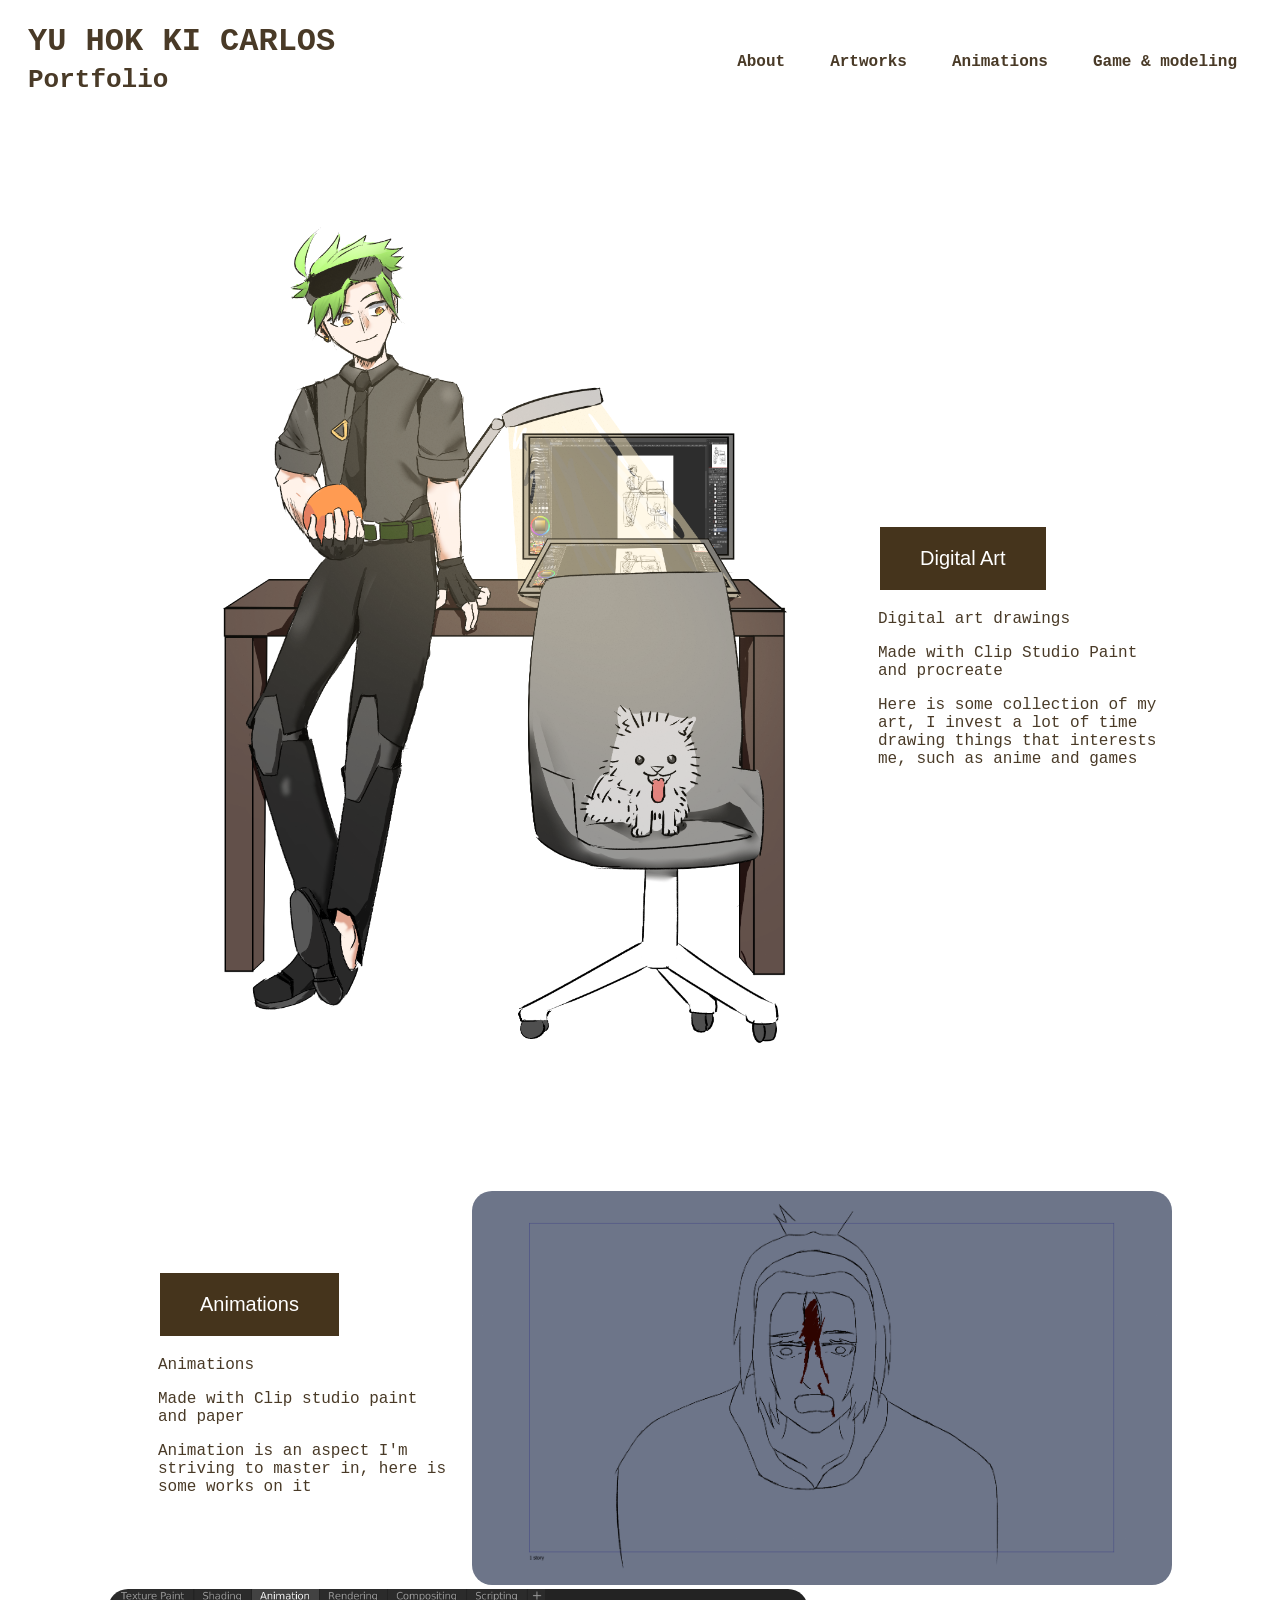
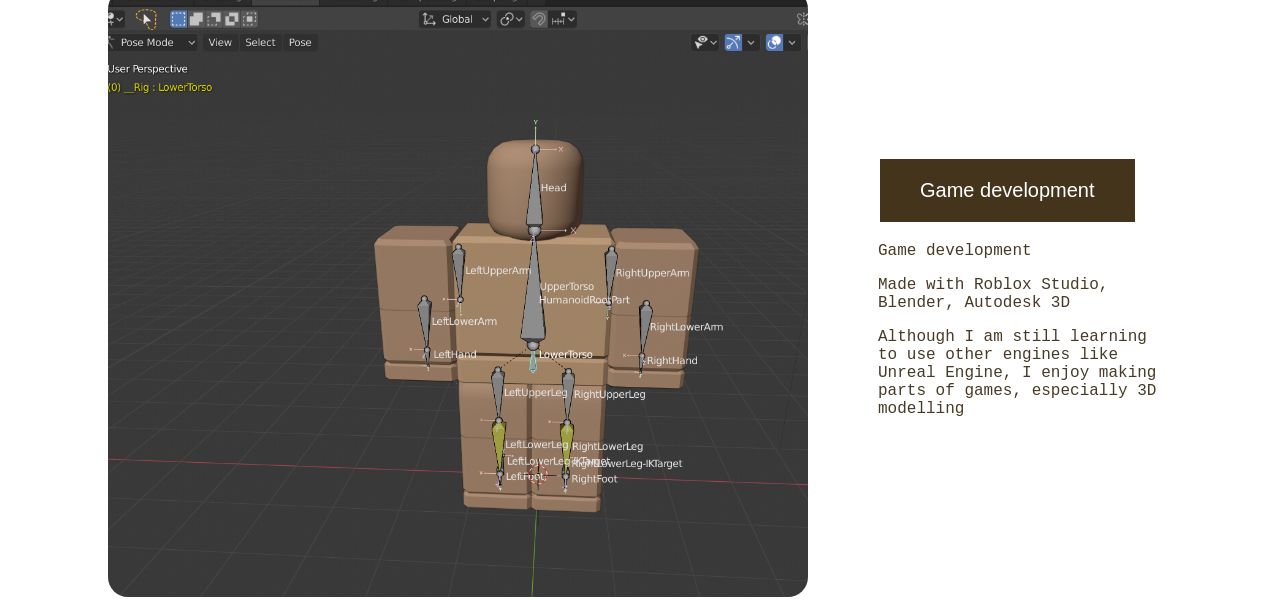
==== index.html @ 866e2dd7 "Move HTML files and fix asset/nav paths Relocated HTML files from html/ to the repo root and renamed" ====
<!DOCTYPE html>
<html>
<head>
<title>Main page</title>
<link rel="stylesheet" href="css/css.css">
</head>
<body>


<header>
    <div class = "Title">
        <h1>YU HOK KI CARLOS</h1>
        <h2>Portfolio</h2>
    </div>
    
    <nav>
        <ul>
            <li><a href="index.html">About</a></li>
            <li><a href="digitalart.html">Artworks</a></li>
            <li><a href="animations.html">Animations</a></li>
            <li><a href="gamedev.html">Game & modeling</a></li>
        </ul>
    </nav>
</header>



<section class="digitalart">
    <div class="bannerimage">
        <img src="image/portfolio cover.png" alt="banner" />
    </div>
    <div class="bannertext">
        <button class="button" onclick="window.location.href='digitalart.html'">Digital Art</button>
        <p>Digital art drawings</p>
        <p>Made with Clip Studio Paint and procreate</p>
        <p>Here is some collection of my art, I invest a lot of time drawing things that interests me, such as anime and games</p>

    </div>
</section>


<section class="animations">
    <div class="animationtext">
        <button class="button" onclick="window.location.href='animations.html'">Animations</button>
        <p>Animations</p>
        <p>Made with Clip studio paint and paper</p>
        <p>Animation is an aspect I'm striving to master in, here is some works on it</p>
    </div>
    <div class="animationpic">
        <img src="image/animationcover.png" alt="banner" />
    </div>
    
</section>

<section class="gamedevelopment">
    <div class="gamepic">
        <img src="image/gamebanner.png" alt="banner" />
    </div>
    <div class="gametext">
        <button class="button" onclick="window.location.href='gamedev.html'">Game development</button>
        <p>Game development</p>
        <p>Made with Roblox Studio, Blender, Autodesk 3D</p>
        <p>Although I am still learning to use other engines like Unreal Engine, I enjoy making parts of games, especially 3D modelling</p>
    </div>

</section>

</body>
</html>
---- css/css.css ----
header {
    background-color: #ffffff;
    color: rgb(73, 58, 39);
    padding: 15px 20px;
    text-align: left;
    font-family:'Courier New', Courier, monospace;
    display: flex;
    align-items: center;
    justify-content: space-between;
    flex-wrap: wrap;
}

.Title {
    display: inline-flex;
    flex-direction: column;
    text-decoration: none;
    color: inherit;
    cursor: pointer;
}

.Title:hover {
    opacity: 0.9;
}

h1 {
    margin: 0;
    font-size: 32px;
}

h2 {
    margin: 5px 0;
    font-size: 26px;
}

h3 {
    margin: 5px 0;
    font-size: 20px;
}

nav ul {
    list-style-type: none;
    margin: 0;
    padding: 0;
    display: flex;
    gap: 15px;
    align-items: center;
}

nav li {
    margin: 0 15px;
}

nav a {
    color: rgb(73, 58, 39);
    text-decoration: none;
    font-weight: bold;
}

nav a:hover {
    text-decoration: underline;
}

hr{
    border: none;
    border-top: 3px solid rgb(73, 58, 39);
    margin: 20px 0;
}

.digitalart {
    display: flex;
    align-items: center;
    gap: 20px;
    margin: 0px 100px;

}

.bannerimage img {
    max-width: 700px;
    width: 100%;
    height: auto;
    border-radius: 20px;
    object-fit: cover;

}

.bannerimage {
    margin-left: 50px;
}

.bannertext {
    flex: 1;
    font-family: 'Courier New', Courier, monospace;
    color: rgb(73, 58, 39);
}

.animations {
    display: flex;
    align-items: center;
    gap: 20px;
    margin: 0px 100px;
}

.animationpic img {
    max-width: 700px;
    width: 100%;
    height: auto;
    border-radius: 20px;
    object-fit: cover;
}   

.animationtext{
    margin-left: 50px;
}

.gamedevelopment {
    display: flex;
    align-items: center;
    gap: 20px;
    margin: 0px 100px;
}

.gamepic img {
    max-width: 700px;
    width: 100%;
    height: auto;
    border-radius: 20px;
    object-fit: cover;
}

.gametext{
    margin-left: 50px;
    flex: 1;
    font-family: 'Courier New', Courier, monospace;
    color: rgb(73, 58, 39);
}

.digitalartgallery {
    display: grid;
    grid-template-columns: repeat(auto-fit, minmax(300px, 1fr));
    gap: 20px;
    padding: 20px;
    max-width: 1200px;
    margin: 0 auto;
}

.animationsgallery {
    display: grid;
    grid-template-columns: repeat(auto-fit, minmax(300px, 1fr));
    gap: 20px;
    padding: 20px;
    max-width: 1200px;
    margin: 0 auto;
}
.animationsgallery {
    display: grid;
    grid-template-columns: repeat(auto-fit, minmax(300px, 1fr));
    gap: 20px;
    padding: 20px;
    max-width: 1200px;
    margin: 0 auto;
}

.gamedevgallery {
    display: grid;
    grid-template-columns: repeat(auto-fit, minmax(300px, 1fr));
    gap: 20px;
    padding: 20px;
    max-width: 1200px;
    margin: 0 auto;
}
.artwork {
    width: 100%;
    overflow: hidden;
    border-radius: 10px;
    box-shadow: 0 2px 8px rgba(0, 0, 0, 0.1);
    display: flex;
    flex-direction: column;
    aspect-ratio: 1 / 1;
}

.artwork img {
    width: 100%;
    height: 100%;
    display: block;
    object-fit: cover;
}

.artwork video {
    width: 100%;
    height: 100%;
    display: block;
    object-fit: cover;
}

.artwork p {
    margin: 10px;
    color: rgb(73, 58, 39);
}

.animationtext {
    flex: 1;
    font-family: 'Courier New', Courier, monospace;
    color: rgb(73, 58, 39);
}

.artwork {
    cursor: pointer;
}

.lightbox-overlay {
    position: fixed;
    inset: 0;
    background: rgba(0, 0, 0, 0.75);
    display: flex;
    justify-content: center;
    align-items: center;
    padding: 20px;
    opacity: 0;
    visibility: hidden;
    transition: opacity 0.25s ease, visibility 0.25s ease;
    z-index: 1000;
}

.lightbox-overlay.open {
    opacity: 1;
    visibility: visible;
}

.lightbox-content {
    position: relative;
    max-width: 95vw;
    max-height: 95vh;
    width: 100%;
    border-radius: 12px;
    overflow: hidden;

}

.lightbox-close {
    position: absolute;
    top: 12px;
    right: 12px;
    width: 40px;
    height: 40px;
    border: none;
    border-radius: 50%;
    background: rgba(255, 255, 255, 0.15);
    color: #fff;
    font-size: 28px;
    line-height: 1;
    cursor: pointer;
    z-index: 2;
}

.lightbox-content img {
    width: 100%;
    height: auto;
    max-height: calc(95vh - 70px);
    display: block;
    object-fit: contain;

}

.lightbox-content video {
    width: 100%;
    height: auto;
    max-height: calc(95vh - 70px);
    display: block;
    object-fit: contain;
    background: #000;
}

.lightbox-content p {
    margin: 0;
    padding: 12px 16px 18px;
    color: #fff;
    text-align: center;
    font-size: 1rem;

}

.lightbox-overlay.open .lightbox-content {
    transform: translateY(0);
}

.lightbox-content {
    transform: translateY(20px);
    transition: transform 0.25s ease;
}


@media (max-width: 700px) {
    .bannerpart {
        flex-direction: column;
    }
    .bannerimage,
    .bannertext {
        width: 100%;
    }
}

.button {
  border: none;
  background-color: rgb(69, 52, 28);
  color: white;
  padding: 20px 40px;
  text-align: center;
  text-decoration: none;
  display: inline-block;
  font-size: 20px;
  margin: 4px 2px;
  transition-duration: 0.4s;
  cursor: pointer;
}
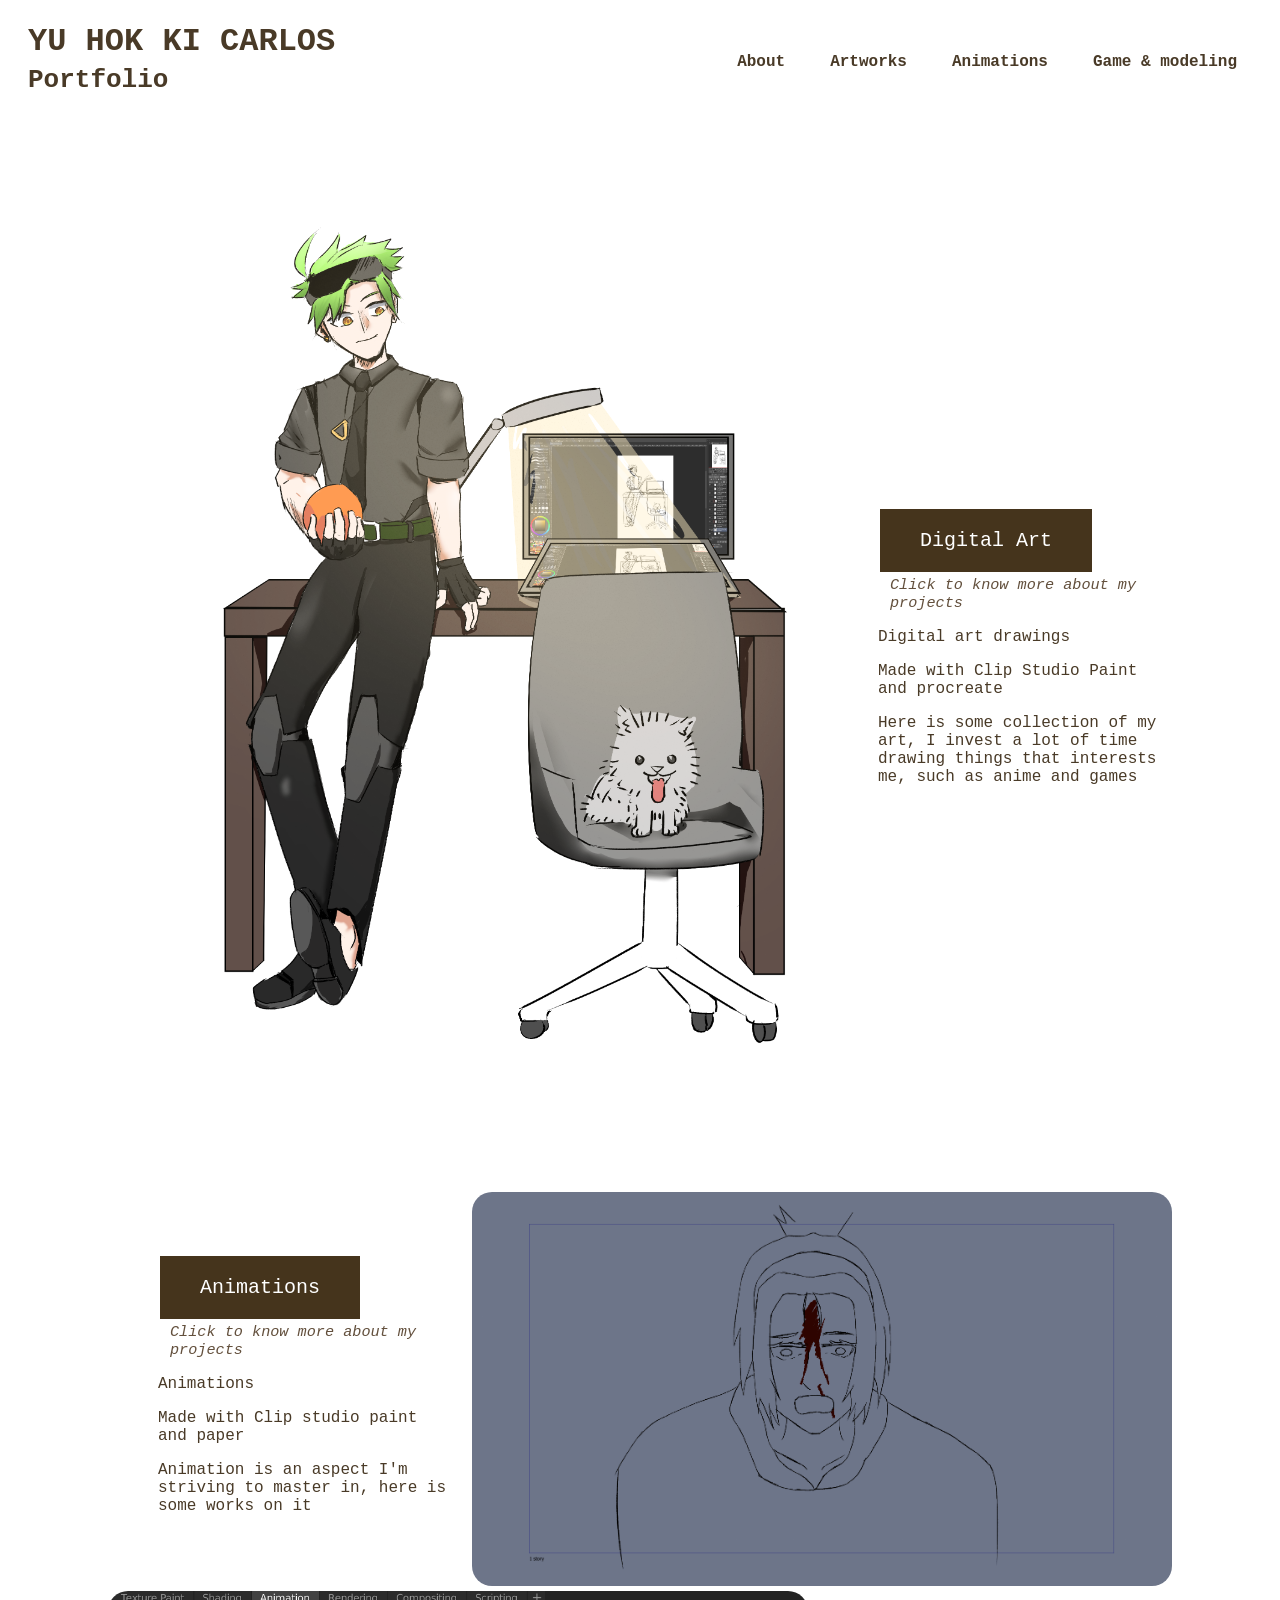
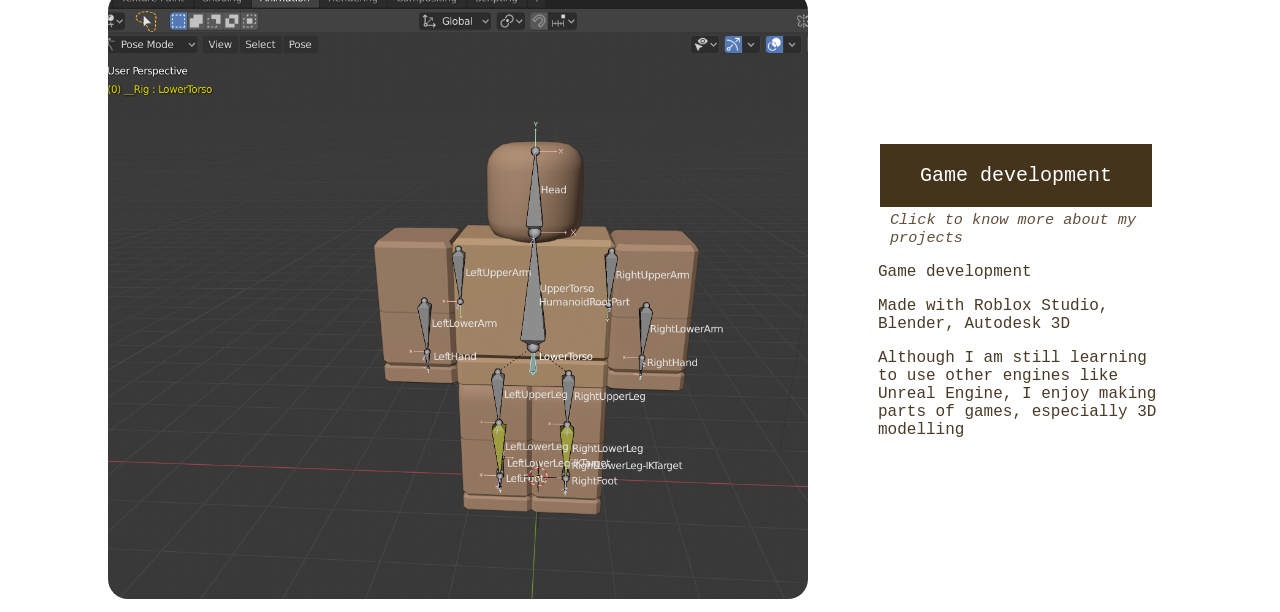
==== commit 26482dc0: "Add Unreal assets, video and UI animations Add Unreal project screenshots and a VR demo video to the" ====
--- a/index.html
+++ b/index.html
@@ -31,6 +31,7 @@
     </div>
     <div class="bannertext">
         <button class="button" onclick="window.location.href='digitalart.html'">Digital Art</button>
+        <span class="button-hint">Click to know more about my projects</span>
         <p>Digital art drawings</p>
         <p>Made with Clip Studio Paint and procreate</p>
         <p>Here is some collection of my art, I invest a lot of time drawing things that interests me, such as anime and games</p>
@@ -42,6 +43,7 @@
 <section class="animations">
     <div class="animationtext">
         <button class="button" onclick="window.location.href='animations.html'">Animations</button>
+        <span class="button-hint">Click to know more about my projects</span>
         <p>Animations</p>
         <p>Made with Clip studio paint and paper</p>
         <p>Animation is an aspect I'm striving to master in, here is some works on it</p>
@@ -58,6 +60,7 @@
     </div>
     <div class="gametext">
         <button class="button" onclick="window.location.href='gamedev.html'">Game development</button>
+        <span class="button-hint">Click to know more about my projects</span>
         <p>Game development</p>
         <p>Made with Roblox Studio, Blender, Autodesk 3D</p>
         <p>Although I am still learning to use other engines like Unreal Engine, I enjoy making parts of games, especially 3D modelling</p>
--- a/css/css.css
+++ b/css/css.css
@@ -1,3 +1,13 @@
+html, body {
+    font-family: 'Courier New', Courier, monospace;
+    color: rgb(73, 58, 39);
+}
+
+button, input, textarea, select {
+    font-family: inherit;
+    color: inherit;
+}
+
 header {
     background-color: #ffffff;
     color: rgb(73, 58, 39);
@@ -60,6 +70,24 @@
     text-decoration: underline;
 }
 
+header nav,
+section {
+    opacity: 0;
+    animation: fadeIn 0.8s ease forwards;
+    animation-delay: 0.2s;
+}
+
+@keyframes fadeIn {
+    from {
+        opacity: 0;
+        transform: translateY(15px);
+    }
+    to {
+        opacity: 1;
+        transform: translateY(0);
+    }
+}
+
 hr{
     border: none;
     border-top: 3px solid rgb(73, 58, 39);
@@ -91,6 +119,15 @@
     flex: 1;
     font-family: 'Courier New', Courier, monospace;
     color: rgb(73, 58, 39);
+}
+
+.button-hint {
+    display: inline-block;
+    margin-left: 12px;
+    font-size: 0.95rem;
+    font-style: italic;
+    color: rgb(99, 80, 61);
+    vertical-align: middle;
 }
 
 .animations {
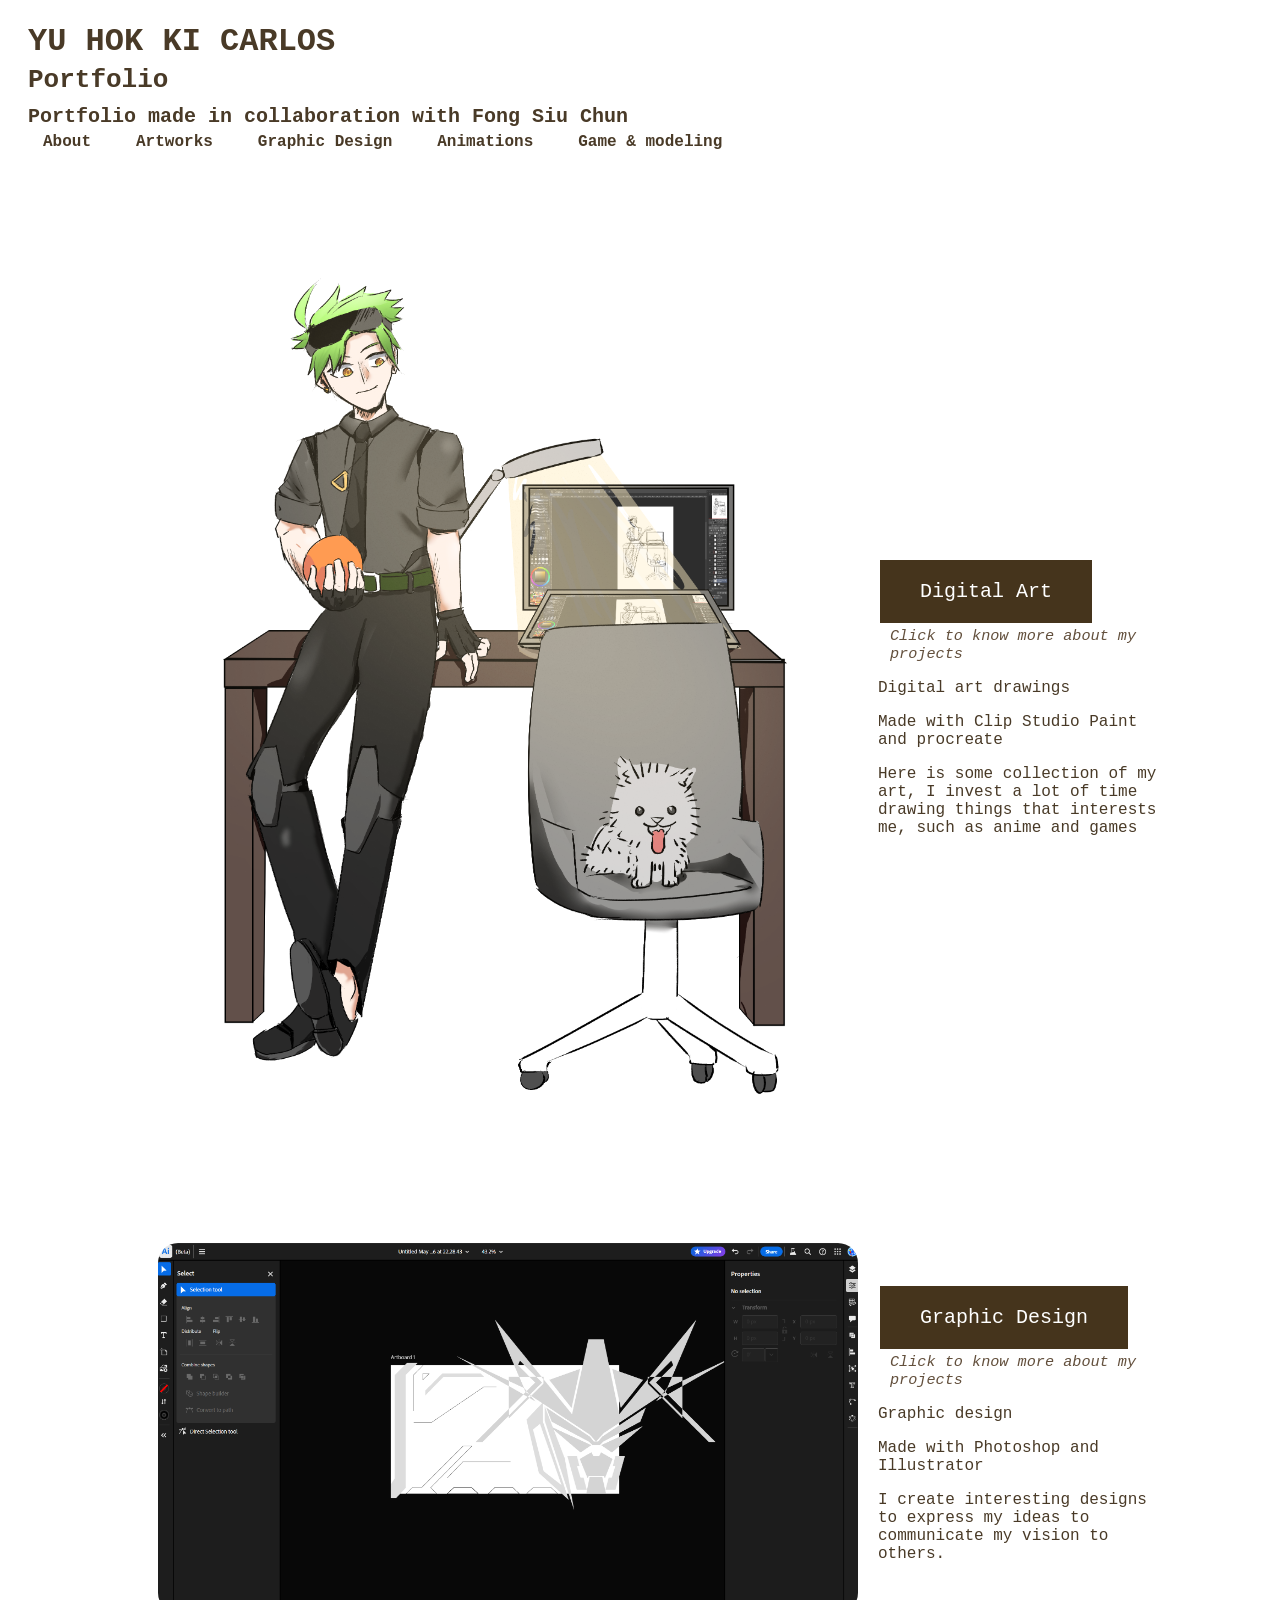
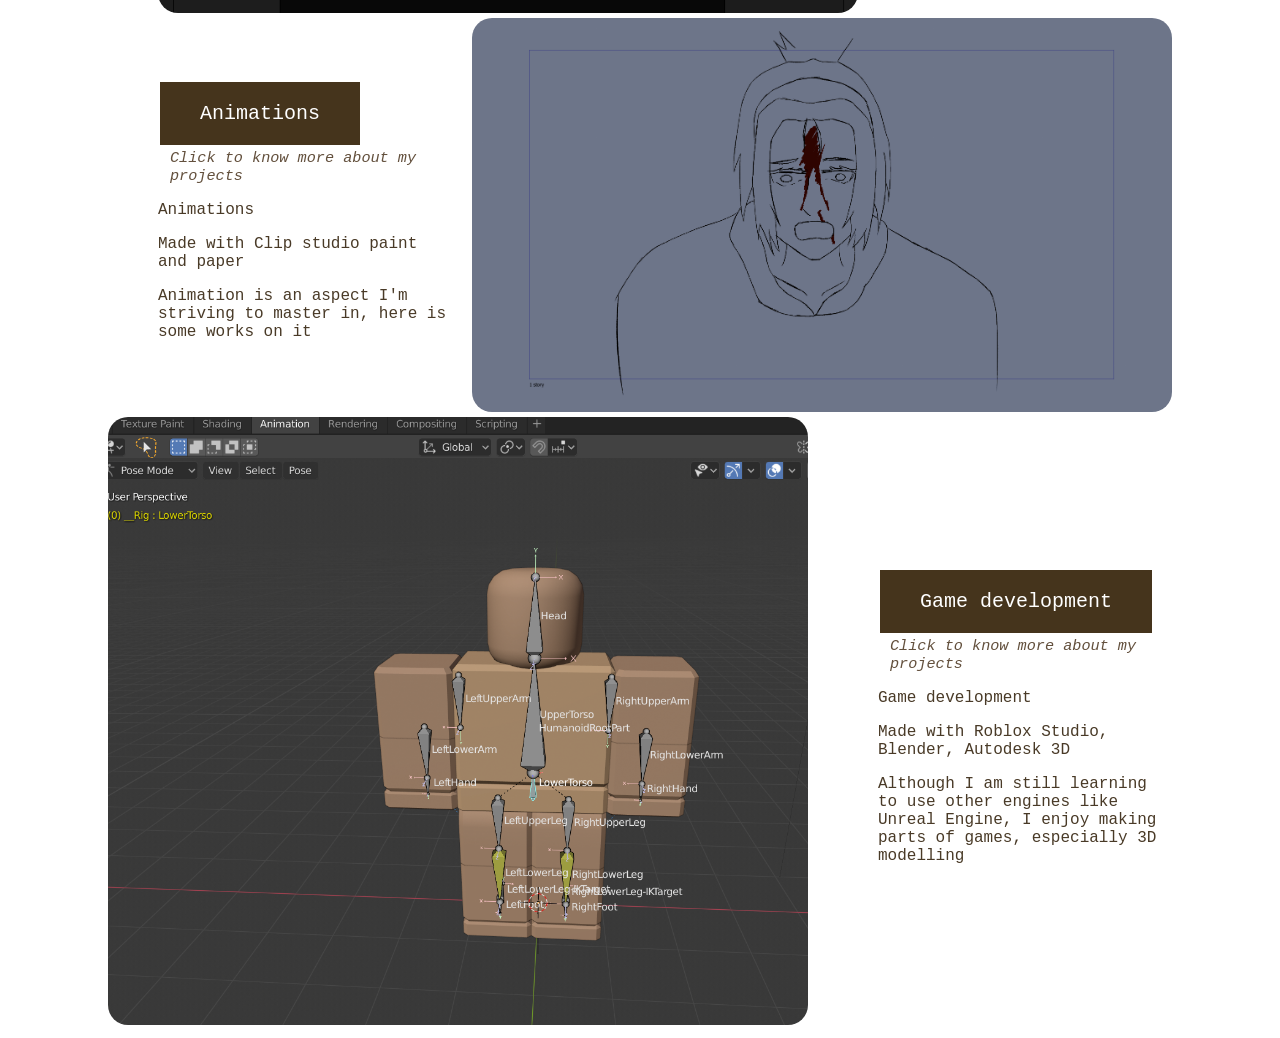
==== commit 54625414: "Add Graphic Design page and assets Introduce a new graphicdesign.html gallery and two image assets (" ====
--- a/index.html
+++ b/index.html
@@ -11,12 +11,14 @@
     <div class = "Title">
         <h1>YU HOK KI CARLOS</h1>
         <h2>Portfolio</h2>
+        <h3>Portfolio made in collaboration with Fong Siu Chun </h3>
     </div>
     
     <nav>
         <ul>
             <li><a href="index.html">About</a></li>
             <li><a href="digitalart.html">Artworks</a></li>
+            <li><a href="graphicdesign.html">Graphic Design</a></li>
             <li><a href="animations.html">Animations</a></li>
             <li><a href="gamedev.html">Game & modeling</a></li>
         </ul>
@@ -39,6 +41,18 @@
     </div>
 </section>
 
+<section class="graphicdesign">
+    <div class="graphicdesignimage">
+        <img src="image/XI in progress.png" alt="Xi in progress banner" />
+    </div>
+    <div class="graphicdesigntext">
+        <button class="button" onclick="window.location.href='graphicdesign.html'">Graphic Design</button>
+        <span class="button-hint">Click to know more about my projects</span>
+        <p>Graphic design</p>
+        <p>Made with Photoshop and Illustrator</p>
+        <p>I create interesting designs to express my ideas to communicate my vision to others.</p>
+    </div>
+</section>
 
 <section class="animations">
     <div class="animationtext">
--- a/css/css.css
+++ b/css/css.css
@@ -128,6 +128,34 @@
     font-style: italic;
     color: rgb(99, 80, 61);
     vertical-align: middle;
+}
+
+.graphicdesign {
+    display: flex;
+    align-items: center;
+    gap: 20px;
+    margin: 0px 100px;
+}
+
+.graphicdesignimage img,
+.animationpic img,
+.gamepic img,
+.bannerimage img {
+    max-width: 700px;
+    width: 100%;
+    height: auto;
+    border-radius: 20px;
+    object-fit: cover;
+}
+
+.graphicdesignimage {
+    margin-left: 50px;
+}
+
+.graphicdesigntext {
+    flex: 1;
+    font-family: 'Courier New', Courier, monospace;
+    color: rgb(73, 58, 39);
 }
 
 .animations {
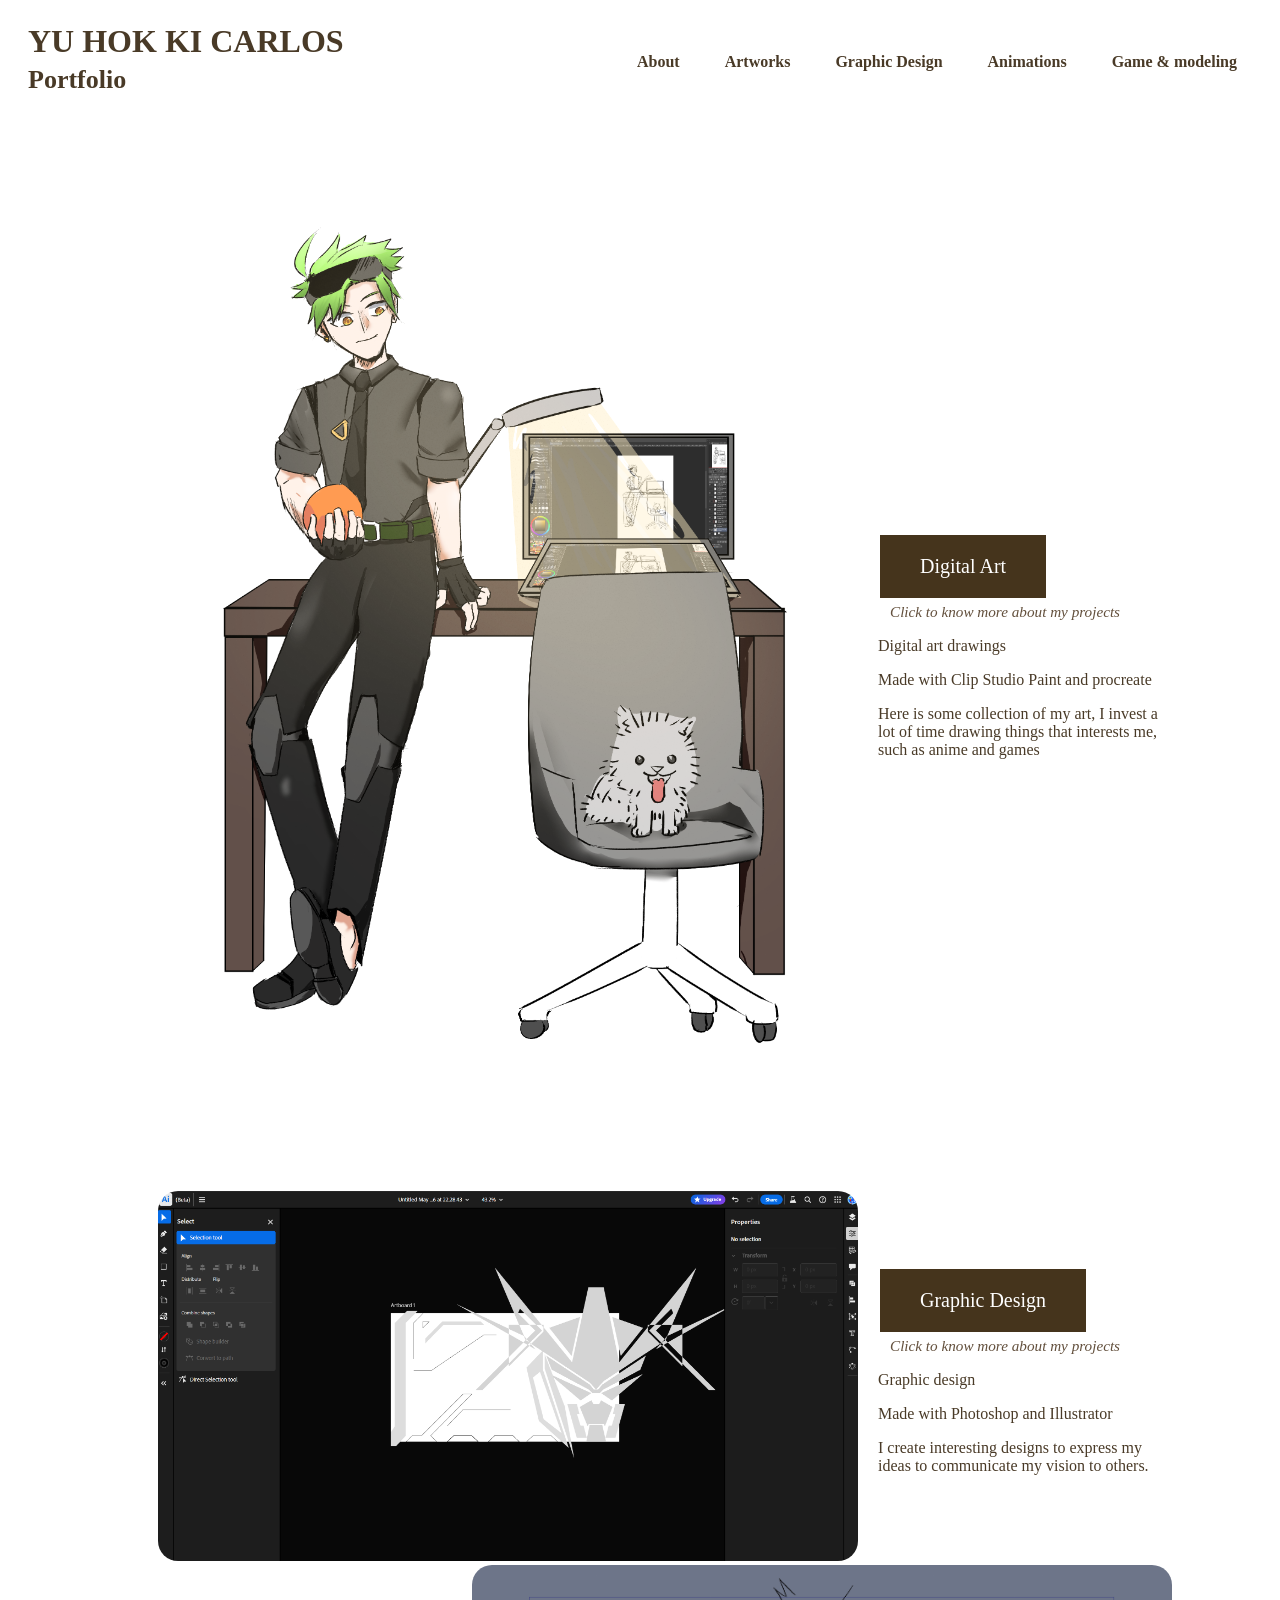
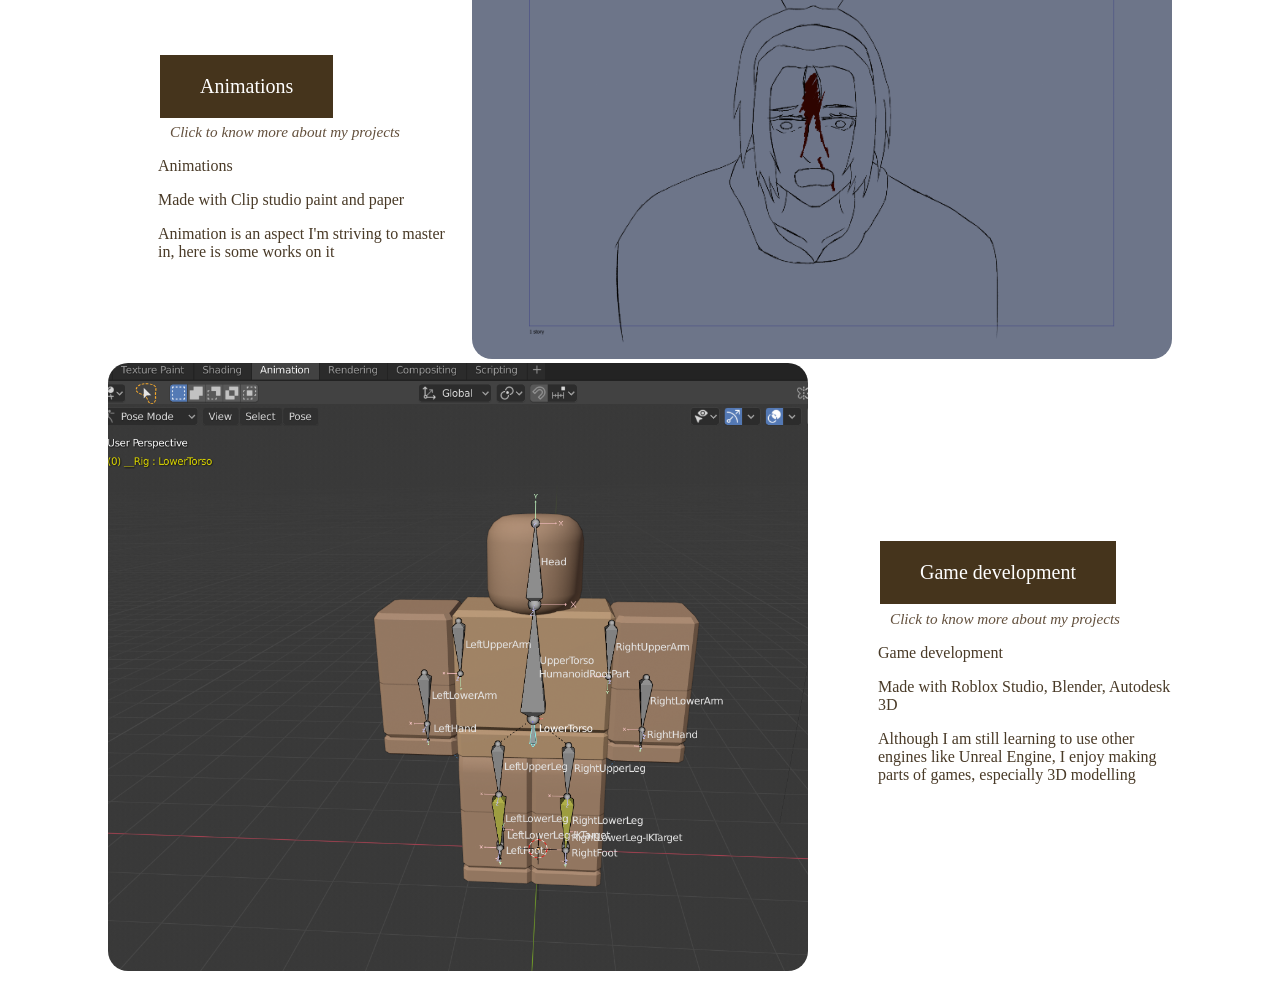
==== commit df554627: "Add Kal'tsit vector image and update pages Replace the placeholder portfolio cover with image/kal'ts" ====
--- a/index.html
+++ b/index.html
@@ -11,7 +11,7 @@
     <div class = "Title">
         <h1>YU HOK KI CARLOS</h1>
         <h2>Portfolio</h2>
-        <h3>Portfolio made in collaboration with Fong Siu Chun </h3>
+       
     </div>
     
     <nav>
--- a/css/css.css
+++ b/css/css.css
@@ -1,5 +1,10 @@
+@font-face {
+    font-family: 'Audiowide';
+    src: url('./fonts/Audiowide-Regular.ttf') format('truetype');
+}
+
 html, body {
-    font-family: 'Courier New', Courier, monospace;
+    font-family: 'Audiowide';
     color: rgb(73, 58, 39);
 }
 
@@ -13,7 +18,7 @@
     color: rgb(73, 58, 39);
     padding: 15px 20px;
     text-align: left;
-    font-family:'Courier New', Courier, monospace;
+    font-family: 'Audiowide';
     display: flex;
     align-items: center;
     justify-content: space-between;
@@ -117,7 +122,7 @@
 
 .bannertext {
     flex: 1;
-    font-family: 'Courier New', Courier, monospace;
+    font-family: 'Audiowide';
     color: rgb(73, 58, 39);
 }
 
@@ -154,7 +159,7 @@
 
 .graphicdesigntext {
     flex: 1;
-    font-family: 'Courier New', Courier, monospace;
+    font-family: 'Audiowide';
     color: rgb(73, 58, 39);
 }
 
@@ -195,7 +200,7 @@
 .gametext{
     margin-left: 50px;
     flex: 1;
-    font-family: 'Courier New', Courier, monospace;
+    font-family: 'Audiowide';
     color: rgb(73, 58, 39);
 }
 
@@ -262,9 +267,20 @@
     color: rgb(73, 58, 39);
 }
 
+/* Center-align gallery titles */
+.artwork p {
+    text-align: center;
+}
+
+/* Center the section title for galleries */
+.gallerytitle {
+    text-align: center;
+    margin: 20px 0;
+}
+
 .animationtext {
     flex: 1;
-    font-family: 'Courier New', Courier, monospace;
+    font-family: 'Audiowide';
     color: rgb(73, 58, 39);
 }
 
